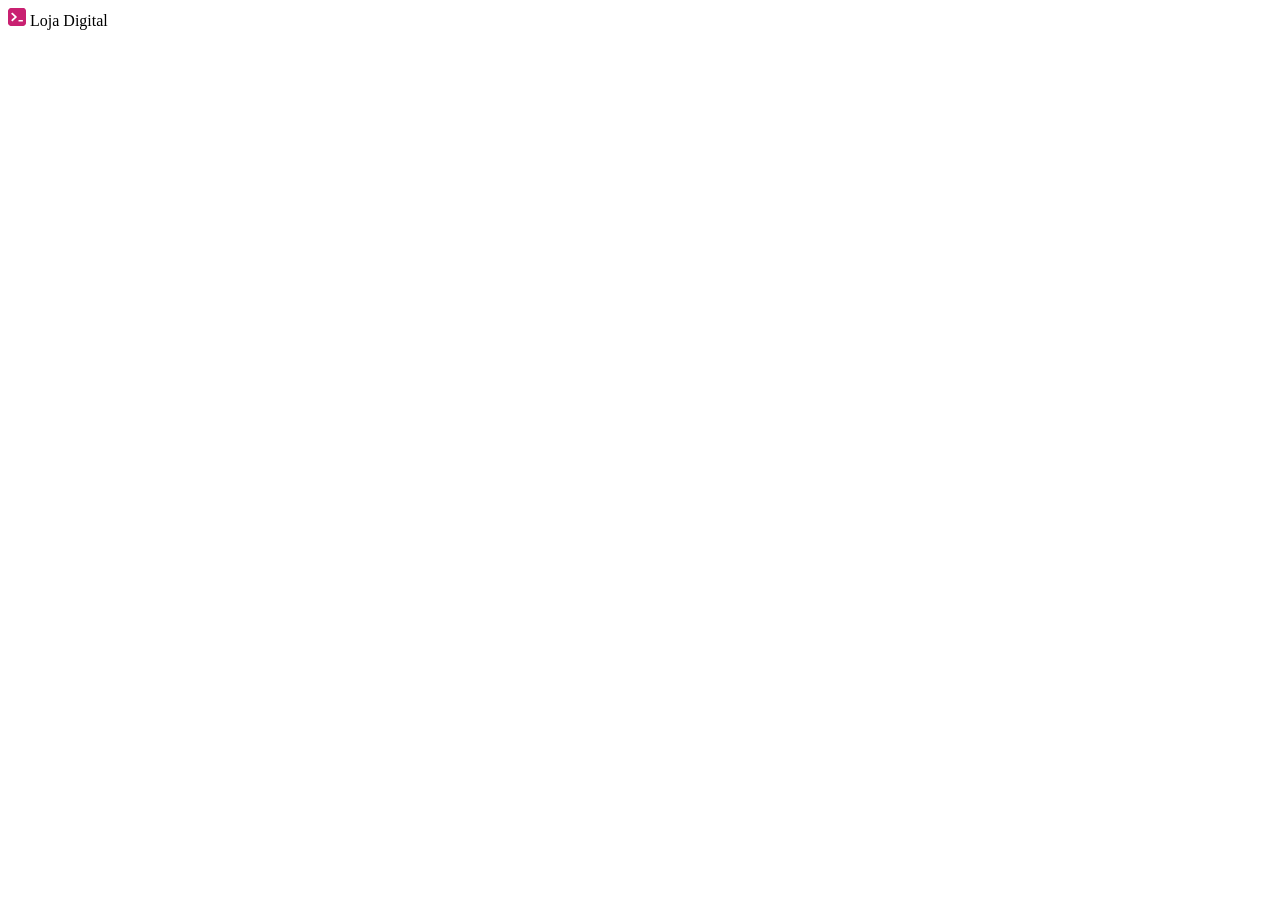
==== src/pages/login.html @ 7520f87f "feat: adicionar estrutura de cabeçalho" ====
<!DOCTYPE html>
<html lang="pt-BR">
<head>
    <meta charset="UTF-8">
    <meta name="viewport" content="width=device-width, initial-scale=1.0">
    <title>Entrar - Loja Digital</title>

    <link rel="stylesheet" href="../styles/login.css"/>
</head>
<body>
    <header>
        <nav>
            <a href="../../index.html"></a>
            
            <img src="../assets/logo.svg" 
                 alt="logo da loja digital na cor rosa"
            />
                 <span>Loja Digital</span> 
                            
        </nav>
    </header>
</body>
</html>
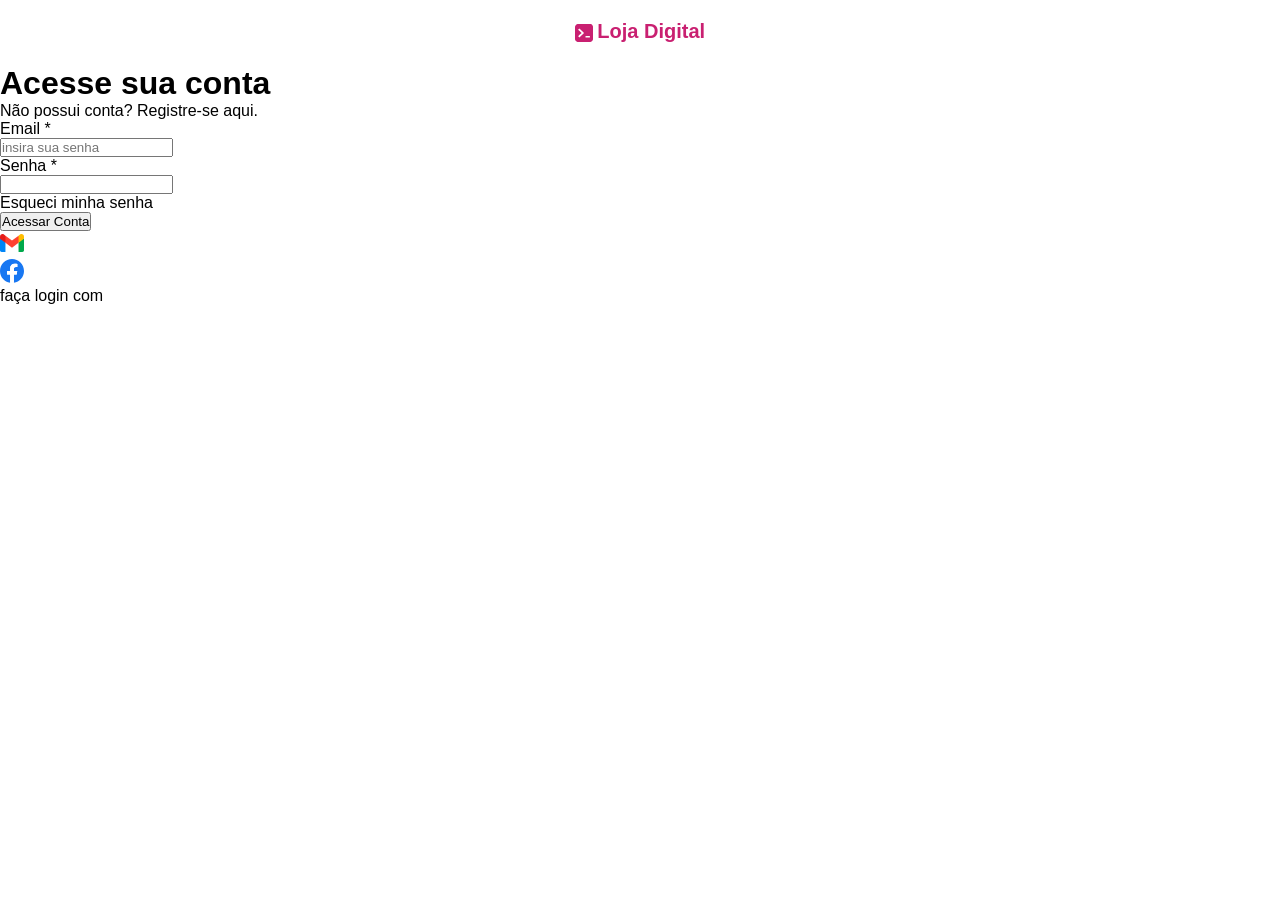
==== commit 88fb1982: "feat: adicionar estrutura  de formulario" ====
--- a/src/pages/login.html
+++ b/src/pages/login.html
@@ -4,20 +4,68 @@
     <meta charset="UTF-8">
     <meta name="viewport" content="width=device-width, initial-scale=1.0">
     <title>Entrar - Loja Digital</title>
+    <link rel="stylesheet" href="../styles/global.css">
+    <link rel="stylesheet" href="../styles/reset.css">
 
-    <link rel="stylesheet" href="../styles/login.css"/>
 </head>
 <body>
     <header>
         <nav>
-            <a href="../../index.html"></a>
-            
-            <img src="../assets/logo.svg" 
-                 alt="logo da loja digital na cor rosa"
-            />
-                 <span>Loja Digital</span> 
-                            
+            <a href="../../index.html">
+                <img 
+                    src="../assets/logo.svg" 
+                    alt="Logo da Loja Digital">
+                <span>
+                    Loja Digital
+                </span>
+            </a>
         </nav>
+
+
     </header>
+   <main>
+    <form>
+        <h1>Acesse sua conta</h1>
+        <p>Não possui conta? Registre-se  <a href="#">aqui</a>.</p>
+        <div>
+            <div>
+               <label>Email *</label>
+               <p>
+               <input type="email"
+                      placeholder="insira sua senha"/></p>
+            </div>
+            <div>
+                <label>Senha *</label> <p>
+                <input type="password"/></p>
+            </div>
+        </div>
+        <span>
+            <a href="#">Esqueci minha senha</a><p></p>
+        </span>
+        <button>Acessar Conta</button>
+        <nav>
+            <ul>
+                <li>
+                    <a href="#">
+                        <img 
+                        src="../assets/gmail.svg" 
+                        alt="icone do gmail "
+                        />
+                    </a>
+                </li>
+                <li>
+                 <a href="#">
+                    <img src="../assets/facebook.svg" 
+                         alt="icone facebook"
+                         />
+                 </a>
+                </li>
+            </ul>
+        </nav>
+        <div>
+            <span>faça login com </span>
+        </div>
+    </form>
+   </main>
 </body>
 </html>
--- a/src/styles/global.css
+++ b/src/styles/global.css
@@ -0,0 +1,35 @@
+*{
+    margin: 0;
+    padding: 0;
+    box-sizing: border-box;
+    font-family: 'segoe ui', sans-serif;
+    color: #000;
+    text-decoration: none;
+    list-style: none;
+/*    display: block;*/
+}
+
+html, body{
+    height: 100%;
+}
+
+header{
+ nav{
+    a{
+        display: flex;
+        align-items: center;
+        gap: 4.5px;
+        padding: 20px;
+        width: fit-content;
+        margin: auto;
+
+        span{
+            font-size: 20px;
+            text-transform: capitalize;
+            font-weight: 700;
+            color: #c92071;
+            margin-bottom: 2px;
+        }
+    }
+ }
+}
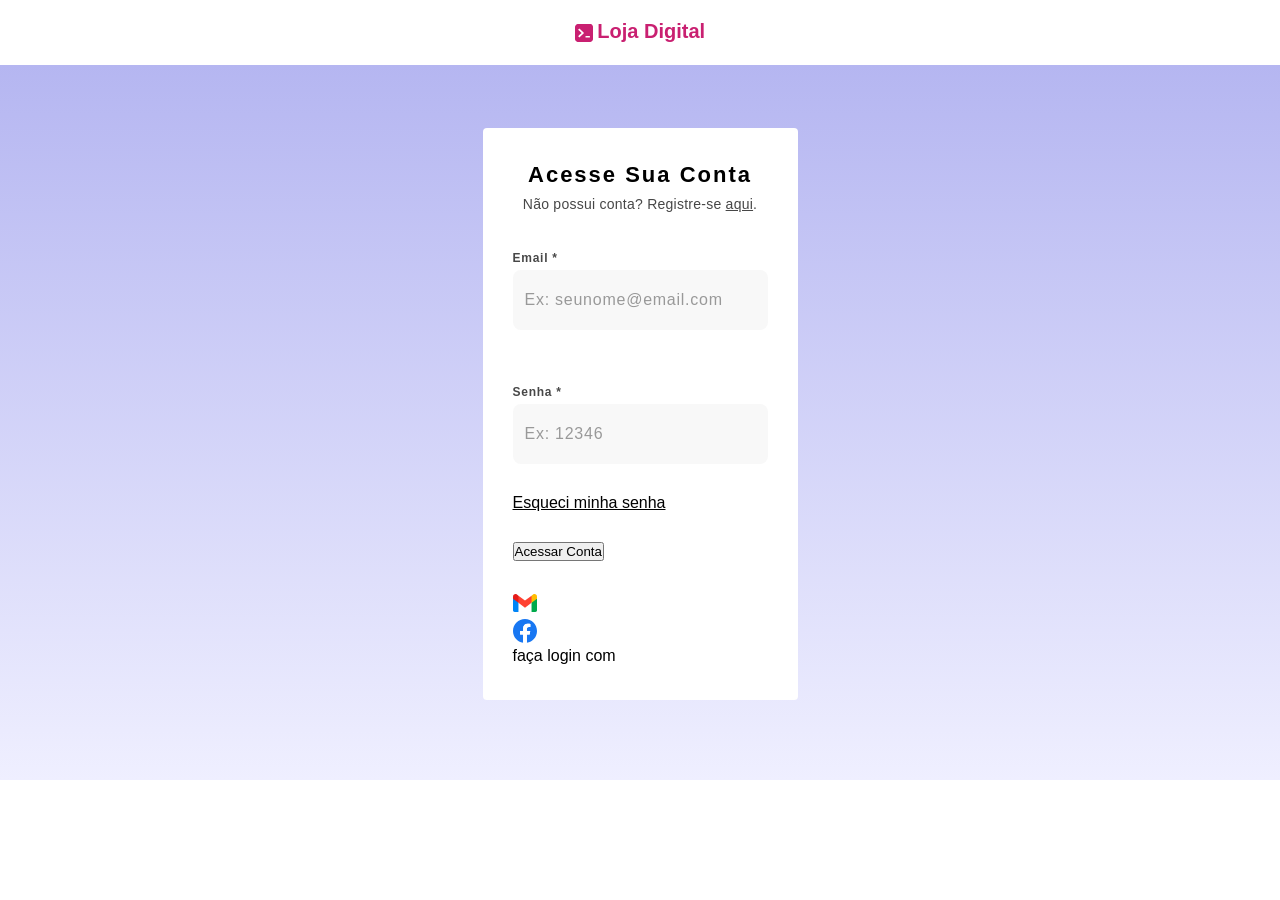
==== commit 6e44e7e8: "style adicionar estilização parcial do conteudo principal" ====
--- a/src/pages/login.html
+++ b/src/pages/login.html
@@ -27,22 +27,27 @@
     <form>
         <h1>Acesse sua conta</h1>
         <p>Não possui conta? Registre-se  <a href="#">aqui</a>.</p>
-        <div>
+        <div class="inputs">
             <div>
                <label>Email *</label>
                <p>
-               <input type="email"
-                      placeholder="insira sua senha"/></p>
+               <input type="email" 
+                      placeholder="Ex: seunome@email.com"
+                />
             </div>
             <div>
-                <label>Senha *</label> <p>
-                <input type="password"/></p>
+                <label>Senha *</label>
+                <input type="password"
+                       placeholder="Ex: 12346"
+                       required
+                    />
             </div>
         </div>
         <span>
             <a href="#">Esqueci minha senha</a><p></p>
         </span>
         <button>Acessar Conta</button>
+        <div class="othes">
         <nav>
             <ul>
                 <li>
@@ -61,7 +66,8 @@
                  </a>
                 </li>
             </ul>
-        </nav>
+          </nav>
+        </div>
         <div>
             <span>faça login com </span>
         </div>
--- a/src/styles/global.css
+++ b/src/styles/global.css
@@ -6,7 +6,7 @@
     color: #000;
     text-decoration: none;
     list-style: none;
-/*    display: block;*/
+
 }
 
 html, body{
@@ -32,4 +32,73 @@
         }
     }
  }
+}
+main{
+    background: linear-gradient(#b5b6f1,#efefff);
+    padding: 63px 0 80px;
+    form{
+        width: 315px;
+        height: 572px;
+        background-color: #fff;
+        margin: 0 auto;
+        border-radius:  4px;
+        padding: 30px;
+
+        p, .inputs, span, button{
+             margin-bottom: 30px};
+
+        .inputs{
+            display: flex;
+            flex-direction: column;
+            gap: 20px;
+        } 
+        div{
+            label{
+                font-size: 12px;
+                font-weight: 700;
+                line-height: 24px;
+                letter-spacing: .75px;
+                color: #474747;
+                text-transform: capitalize;
+                margin-bottom: 5px;
+            }
+            input{
+                font-size: 16px;
+                line-height: 28px;
+                letter-spacing: .75px;
+                padding: 16px 12px;
+                border: none;
+                width: 100%;
+                background-color: #4747470a;
+                border-radius: 8px;
+                outline-color: #c92071;
+                
+                &::placeholder{ color: #999;
+
+                }
+            }
+        }    
+
+        h1{
+            font-size: 22px;
+            line-height: 34px;
+            letter-spacing: 2px;
+            text-align: center;
+            text-transform: capitalize;
+        }
+        p{
+            font-size: 14px;
+            line-height: 24px;
+            letter-spacing: .25px;
+            text-align: center ;
+            color: #474747;
+        }
+
+        a{
+            display: inline;
+            text-decoration: underline;
+             color: inherit;
+        }
+
+    }
 }
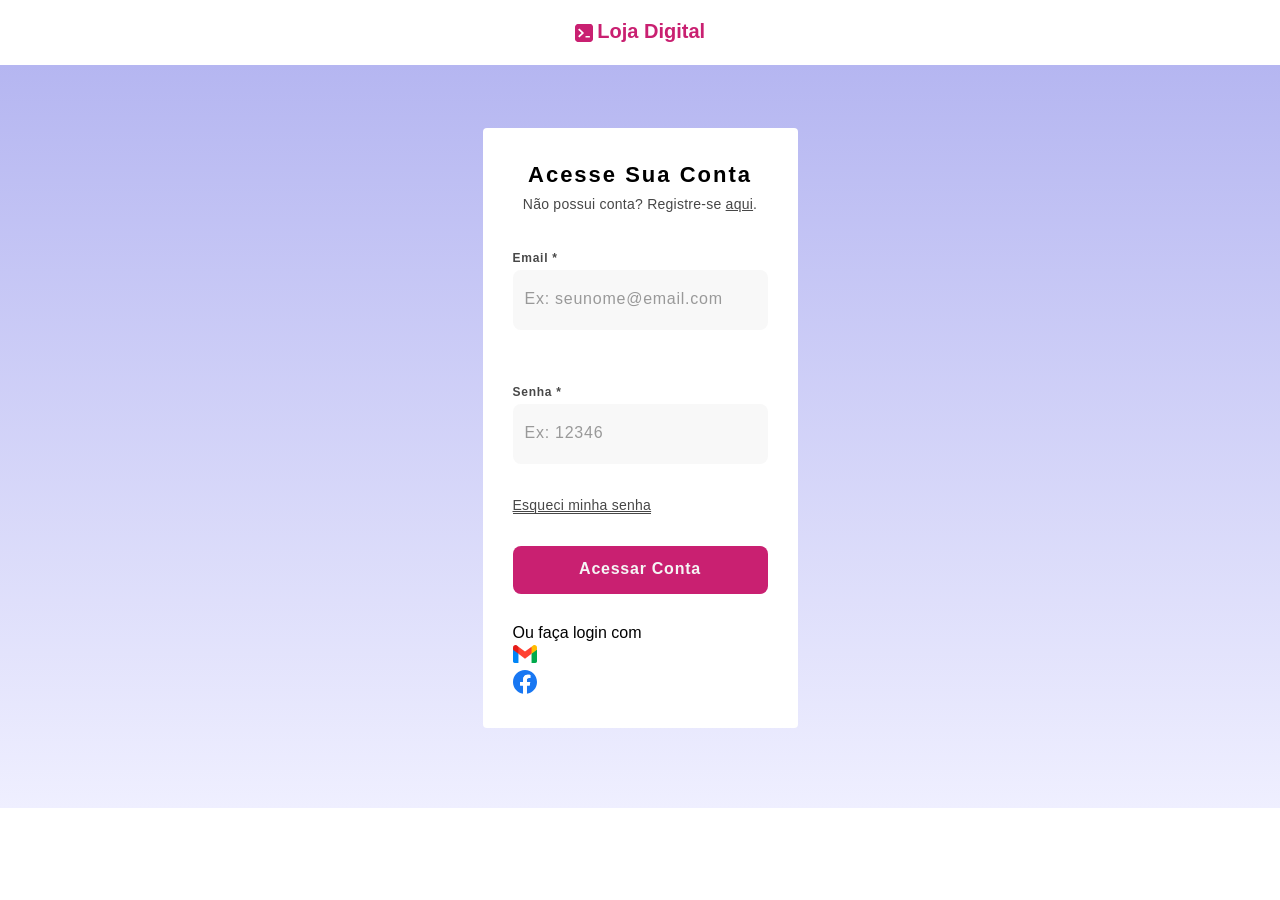
==== commit 0d048941: "style:finalizar estilizacao do conteudo principal" ====
--- a/src/pages/login.html
+++ b/src/pages/login.html
@@ -45,9 +45,10 @@
         </div>
         <span>
             <a href="#">Esqueci minha senha</a><p></p>
-        </span>
+        </span>        
         <button>Acessar Conta</button>
         <div class="othes">
+             <span> Ou faça login com </span>
         <nav>
             <ul>
                 <li>
@@ -67,10 +68,7 @@
                 </li>
             </ul>
           </nav>
-        </div>
-        <div>
-            <span>faça login com </span>
-        </div>
+        </div>       
     </form>
    </main>
 </body>
--- a/src/styles/global.css
+++ b/src/styles/global.css
@@ -38,7 +38,7 @@
     padding: 63px 0 80px;
     form{
         width: 315px;
-        height: 572px;
+      
         background-color: #fff;
         margin: 0 auto;
         border-radius:  4px;
@@ -52,6 +52,49 @@
             flex-direction: column;
             gap: 20px;
         } 
+         span{
+            a{
+                font-size: 14px;
+                line-height: 22px;
+                letter-spacing: .25px;
+                color: #474747;
+                text-decoration: underline;
+                border-bottom: solid .5px;
+                width: fit-content;
+             }
+         }
+
+         button{
+            width: 100%;
+            height: 48px;
+            border-radius: 8px;
+            border: none;
+            background-color: #c92071;
+            color: #f5f5f5;
+            font-size: 16px;
+            line-height: 24px;
+            letter-spacing: .75px;
+            text-transform: capitalize;
+            font-weight: 600;
+            padding-bottom: 2px;
+          }
+          .others {
+            width: fit-content;
+            margin: 0 auto;
+            span {
+                font-size: 14px;
+                line-height: 22px;
+                letter-spacing: .25px;
+                color: #474747;
+                margin-bottom: 20px;
+            }
+            nav {
+                 ul{ display: flex;
+                    justify-content: center;
+                    gap: 24px;
+                }
+            }
+          }
         div{
             label{
                 font-size: 12px;
@@ -63,15 +106,17 @@
                 margin-bottom: 5px;
             }
             input{
+                height:60px ;
                 font-size: 16px;
                 line-height: 28px;
                 letter-spacing: .75px;
-                padding: 16px 12px;
+                padding: 0px 12px;
                 border: none;
                 width: 100%;
                 background-color: #4747470a;
                 border-radius: 8px;
                 outline-color: #c92071;
+                padding-bottom: 2px;
                 
                 &::placeholder{ color: #999;
 
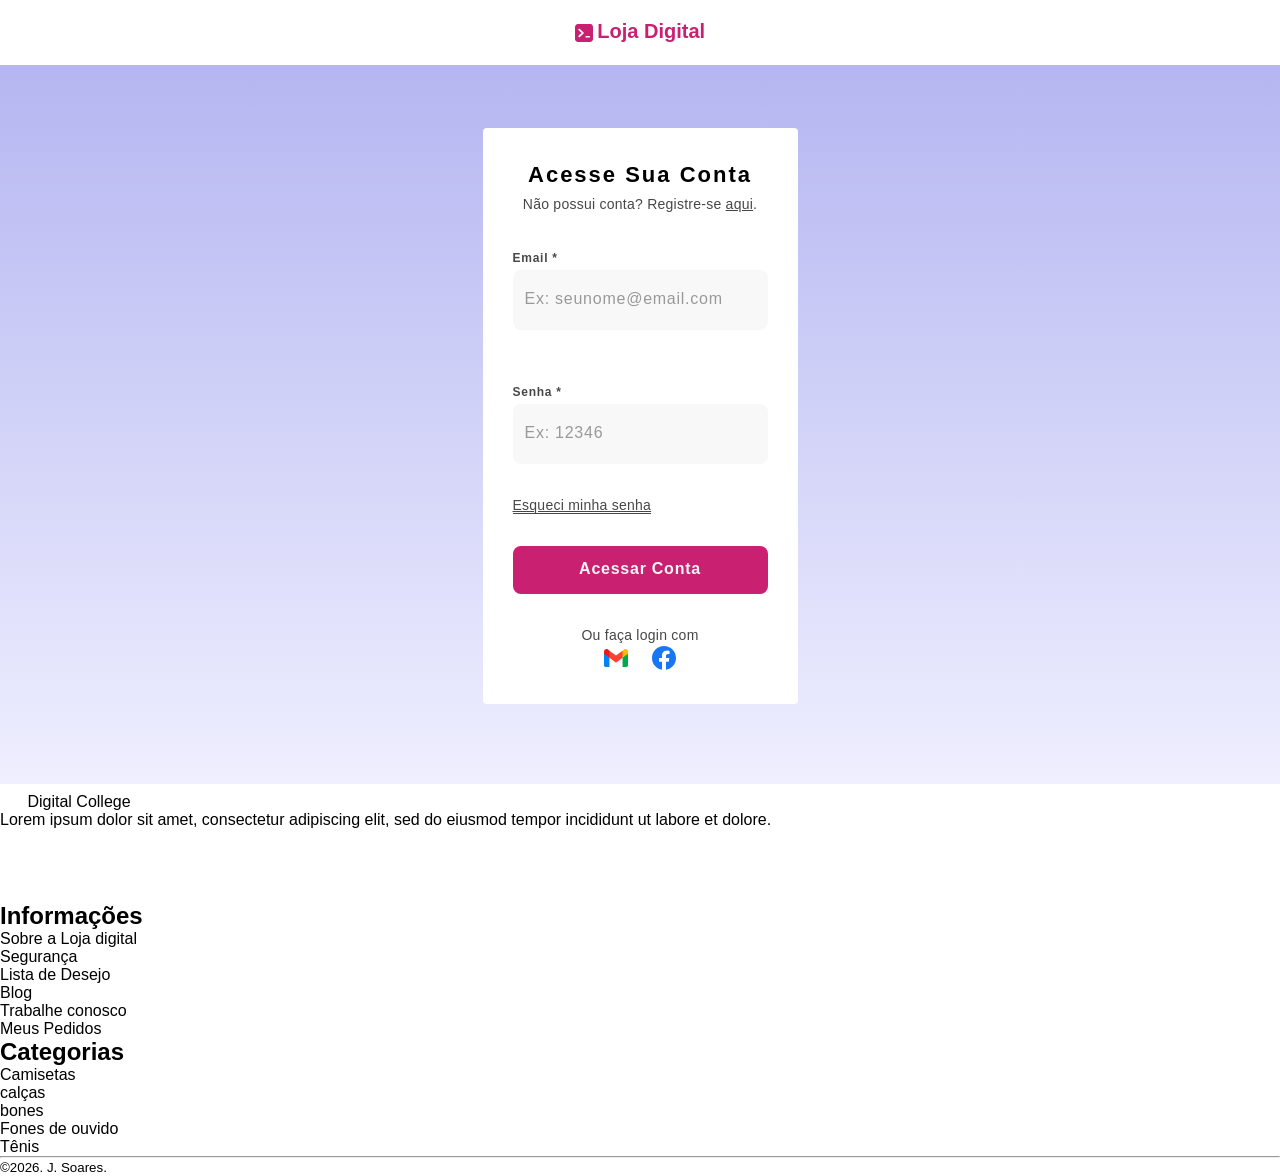
==== commit 65fbc77c: "feat: adicionar estrutura de rodape" ====
--- a/src/pages/login.html
+++ b/src/pages/login.html
@@ -20,10 +20,8 @@
                 </span>
             </a>
         </nav>
-
-
     </header>
-   <main>
+   <main>  
     <form>
         <h1>Acesse sua conta</h1>
         <p>Não possui conta? Registre-se  <a href="#">aqui</a>.</p>
@@ -47,7 +45,7 @@
             <a href="#">Esqueci minha senha</a><p></p>
         </span>        
         <button>Acessar Conta</button>
-        <div class="othes">
+        <div class="others" >
              <span> Ou faça login com </span>
         <nav>
             <ul>
@@ -71,5 +69,115 @@
         </div>       
     </form>
    </main>
+     <footer>
+        <div>
+               <div class ="social">
+                  <nav>
+                      <a href="../../index.html">
+                     <img 
+                        src="../assets/logo-white.svg" 
+                        alt="Logo da Loja Digital"
+                        />
+                     <span>Digital College</span>
+                     </a>                
+                 </nav>
+                 <p> Lorem ipsum dolor sit amet, consectetur adipiscing elit, 
+                     sed do eiusmod tempor incididunt ut  labore et dolore.</p>
+                    <nav>
+                <ul>
+                    <li>
+                        <a href="#">
+                            <img
+                             src="../assets/face-white.svg"
+                             alt="icone do facebook branco"
+                             />
+                         </a>
+                    </li>
+                    <li>
+                        <a href="#">
+                            <img
+                             src="../assets/inst-white.svg"
+                             alt="icone do instagram branco"
+                             />
+                         </a>
+                    </li>
+                    <li>
+                        <a href="#">
+                            <img
+                             src="../assets/x-white.svg"
+                             alt="icone do twitter branco"
+                             />
+                         </a>
+                    </li>
+                </ul>
+                 </nav>
+               </div>       
+                    
+               <div class="more">
+                   <div>
+                      <h2>Informações</h2>
+                      <ul>
+                        <li> 
+                          <a href="#">Sobre a Loja digital</a>
+                        </li>
+                     
+                        <li> 
+                          <a href="#">Segurança</a>
+                        </li>
+                      
+                        <li> 
+                          <a href="#">Lista de Desejo</a>
+                        </li>
+                      
+                        <li> 
+                          <a href="#">Blog</a>
+                        </li>
+                     
+                        <li> 
+                          <a href="#">Trabalhe conosco</a>
+                        </li>
+                     
+                        <li> 
+                          <a href="#">Meus Pedidos</a>
+                        </li>
+                     
+                        
+                      </ul>
+                   </div>
+                   <div>
+                      <h2>Categorias</h2>
+                      <ul>
+                        <li> 
+                          <a href="#">Camisetas</a>
+                        </li>
+                     
+                        <li> 
+                          <a href="#">calças</a>
+                        </li>
+                      
+                        <li> 
+                          <a href="#">bones</a>
+                        </li>
+                      
+                        <li> 
+                          <a href="#">Fones de ouvido</a>
+                        </li>
+                        <li> 
+                          <a href="#">Tênis</a>
+                        </li>
+                      
+                      </ul>
+                   </div>
+            
+            
+            
+               </div>
+              <div class="contact">
+              </div>  
+        </div>      
+
+        <hr>
+        <small>&copy;2026. J. Soares.</small>
+    </footer>
 </body>
 </html>
